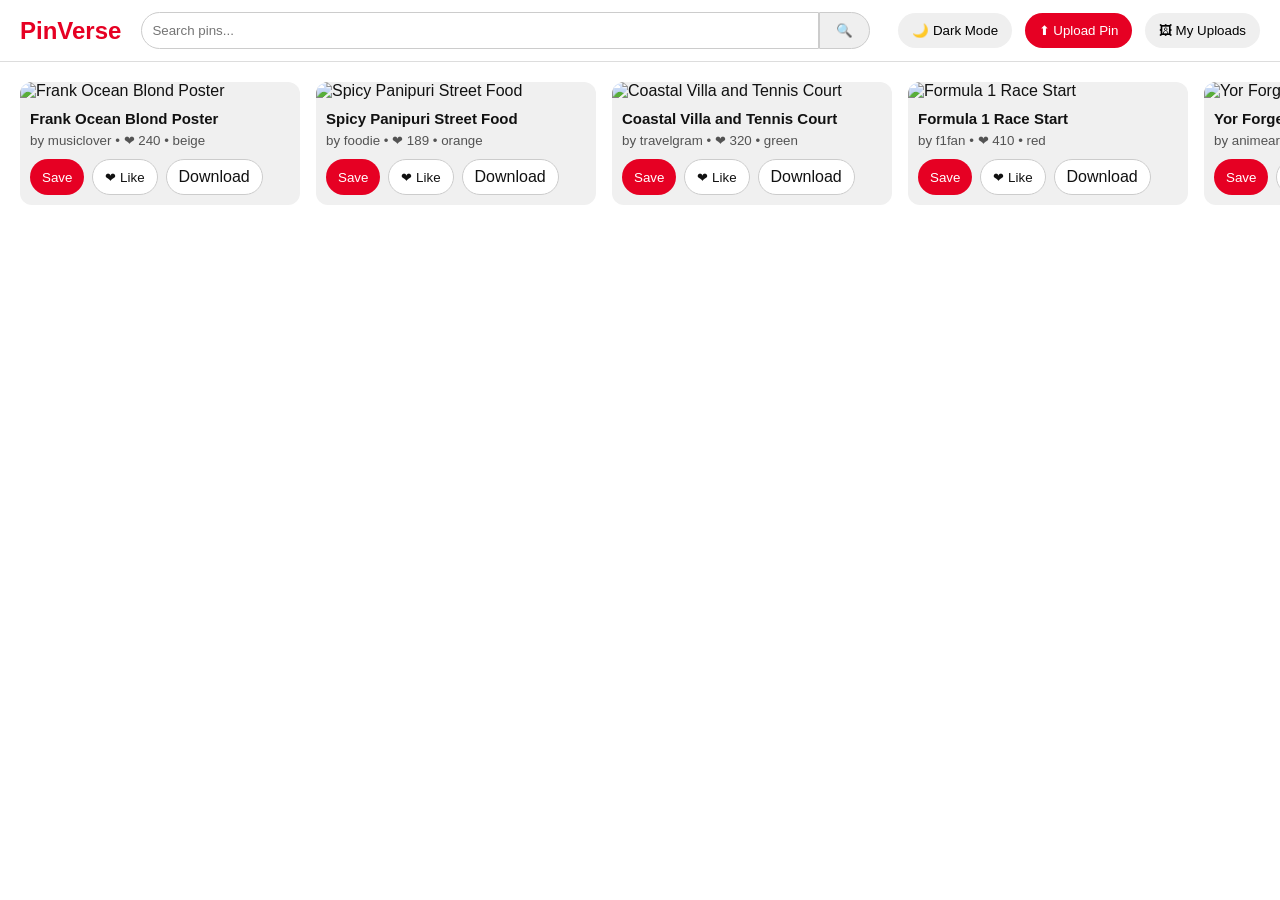
==== index.html @ 7650257a "PinVerse Pinterest clone with planted bugs" ====
<!DOCTYPE html>
<html lang="en" data-theme="light">
<head>
  <meta charset="UTF-8" />
  <meta name="viewport" content="width=device-width, initial-scale=1.0" />
  <title>Pinterest Clone</title>
  <link rel="stylesheet" href="style.css" />
</head>
<body>
  <nav class="navbar">
    <div class="logo">PinVerse</div>

    <!-- Search form. BUG #6 is wired via action + JS below -->
    <!-- BUG #6: Form redirects to error.html on Enter (no preventDefault on submit) -->
    <form id="search-form" action="error.html">
      <input type="text" id="search-input" placeholder="Search pins..." autocomplete="off" />
      <button type="submit" id="search-btn">🔍</button>
    </form>

    <div class="nav-actions">
      <button id="dark-toggle">🌙 Dark Mode</button>
      <!-- BUG #4: Dead upload button — typo onclick, intentionally no file dialog -->
      <button id="upload-btn" onclick="uploadIng()">⬆ Upload Pin</button>
      <button id="preview-test-btn" title="My uploads">🖼 My Uploads</button>
      <input type="file" id="file-input" accept="image/*" hidden />
    </div>
  </nav>

  <div id="upload-preview" class="upload-preview hidden">
    <img id="preview-img" src="" alt="preview" />
    <p id="preview-title"></p>
  </div>

  <!-- BUG #2: Flex row with nowrap — cards force horizontal overflow, last row off-screen -->
  <main id="pin-container" class="pin-container"></main>

  <!-- Template note: each card also contains this (rendered by JS): -->
  <!-- BUG #5: Download navigates externally instead of saving local file -->
  <!-- <a class="download-btn" href="https://pin.it/6lOF3vVip">Download</a> -->

  <div id="modal" class="modal hidden">
    <div class="modal-content">
      <span id="modal-close">&times;</span>
      <img id="modal-img" src="" alt="pin detail" />
      <h2 id="modal-title"></h2>
      <p id="modal-author"></p>
      <div class="modal-actions">
        <button class="like-btn" id="modal-like">❤ Like (<span id="like-count">0</span>)</button>
        <button class="save-btn" id="modal-save">Save Pin</button>
      </div>
    </div>
  </div>

  <div id="confetti-container"></div>

  <script src="script.js"></script>
</body>
</html>
---- style.css ----
:root {
  --background-color: #ffffff;
  --text-color: #111111;
  --card-bg: #f0f0f0;
  --nav-bg: #ffffff;
}

/* BUG #1: Dark mode uses sunburst teal/cream instead of proper dark tones */
[data-theme="dark"] {
  --background-color: #1e5a4c; /* sunburst teal rays (should be #121212) */
  --text-color: #f5e9be;        /* sunburst cream rays (should be #ffffff) */
  --card-bg: #1e5a4c;
  --nav-bg: #f5e9be;
}

* { box-sizing: border-box; margin: 0; padding: 0; }
body { background: var(--background-color); color: var(--text-color); font-family: Arial, sans-serif; }

.navbar {
  display: flex; align-items: center; justify-content: space-between;
  padding: 12px 20px; background: var(--nav-bg);
  position: sticky; top: 0; z-index: 10; border-bottom: 1px solid #ddd;
}
.logo { font-size: 24px; font-weight: bold; color: #e60023; }
.logo span { color: var(--text-color); }
#search-form { display: flex; flex: 1; margin: 0 20px; }
#search-input { flex: 1; padding: 10px; border-radius: 20px 0 0 20px; border: 1px solid #ccc; }
#search-btn { padding: 10px 16px; border-radius: 0 20px 20px 0; border: 1px solid #ccc; cursor: pointer; }
.nav-actions button { margin-left: 8px; padding: 10px 14px; border-radius: 20px; border: none; cursor: pointer; }
#upload-btn { background: #e60023; color: #fff; }

/* BUG #2: Flex nowrap with fixed-width cards + wide container -> guaranteed horizontal overflow */
.pin-container {
  display: flex;
  flex-wrap: nowrap;
  gap: 16px;
  padding: 20px;
  width: 1600px;
  overflow-x: visible;
}
.pin-card { flex: 0 0 280px; }

.pin-card {
  background: var(--card-bg); border-radius: 12px; overflow: hidden;
  cursor: pointer; position: relative; transition: top 1s ease-in;
}
.pin-card img { width: 100%; display: block; }
.pin-info { padding: 10px; }
.pin-info h3 { font-size: 15px; margin-bottom: 4px; }
.pin-info small { opacity: 0.7; }
.card-actions { display: flex; gap: 8px; padding: 0 10px 10px; }
.save-btn { background: #e60023; color: #fff; border: none; border-radius: 20px; padding: 8px 12px; cursor: pointer; }
.like-btn, .download-btn { border: 1px solid #ccc; border-radius: 20px; padding: 8px 12px; cursor: pointer; text-decoration: none; color: inherit; background: #fff; }

/* Used by BUG #8 gravity drop — highly visible fall: spins, drops off screen, fades */
@keyframes fallDrop {
  0% { transform: translateY(0) rotate(0deg); opacity: 1; }
  30% { transform: translateY(60px) rotate(8deg); opacity: 1; }
  70% { transform: translateY(70vh) rotate(-15deg); opacity: 0.9; }
  100% { transform: translateY(110vh) rotate(25deg); opacity: 0; }
}
.pin-card.fall { animation: fallDrop 1.2s ease-in forwards; z-index: 50; }

.modal { position: fixed; inset: 0; background: rgba(0,0,0,0.6); display: flex; align-items: center; justify-content: center; }
.modal.hidden, .hidden { display: none; }
.modal-content { background: var(--background-color); padding: 20px; border-radius: 12px; max-width: 500px; width: 90%; text-align: center; }
.modal-content img { width: 100%; border-radius: 8px; }
#modal-close { float: right; font-size: 28px; cursor: pointer; }
.modal-actions { margin-top: 12px; display: flex; gap: 10px; justify-content: center; }

.upload-preview { text-align: center; padding: 12px; }
.upload-preview img { max-width: 200px; border-radius: 8px; }

#confetti-container { position: fixed; top: 0; left: 0; width: 100%; pointer-events: none; z-index: 99; }
.confetti { position: absolute; width: 10px; height: 10px; top: 0; }

/* Minimal pop on just the ❤ inside the <small> likes line */
.pin-info .heart { display: inline-block; }
@keyframes heartPop { 0% { transform: scale(1); } 40% { transform: scale(1.6); color: #e60023; } 100% { transform: scale(1); } }
.pin-info .heart.heart-pop { animation: heartPop 0.35s ease; }
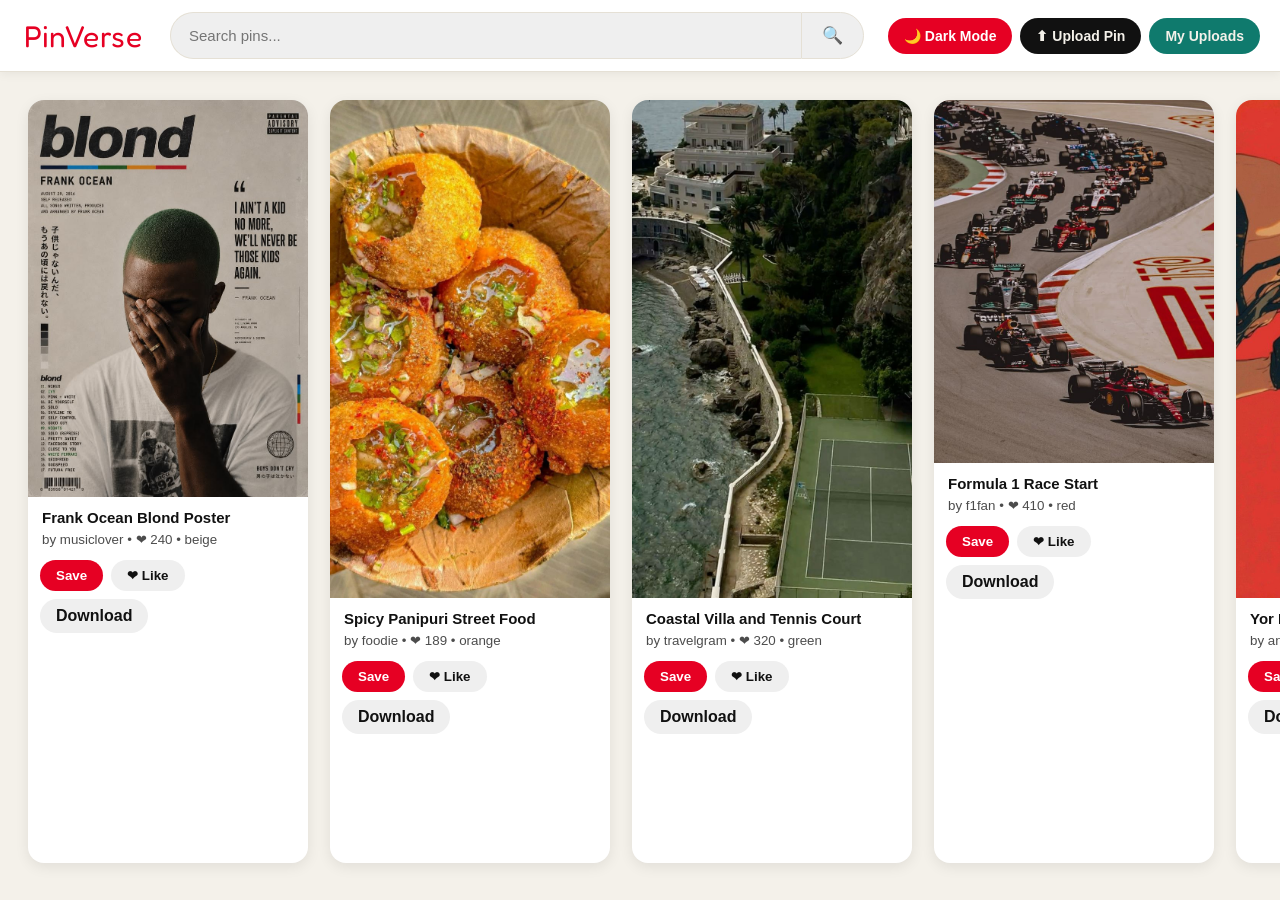
==== commit e44e469f: "UI polish, animations, Billie takeover, toast, Roca/Fredoka logo" ====
--- a/index.html
+++ b/index.html
@@ -5,6 +5,8 @@
   <meta name="viewport" content="width=device-width, initial-scale=1.0" />
   <title>Pinterest Clone</title>
   <link rel="stylesheet" href="style.css" />
+  <!-- Logo font: Roca One (paid, uses local install if present) + Fredoka One fallback (free, same rounded-bold feel) -->
+  <link rel="stylesheet" href="https://fonts.googleapis.com/css2?family=Fredoka+One&display=swap" />
 </head>
 <body>
   <nav class="navbar">
@@ -21,7 +23,7 @@
       <button id="dark-toggle">🌙 Dark Mode</button>
       <!-- BUG #4: Dead upload button — typo onclick, intentionally no file dialog -->
       <button id="upload-btn" onclick="uploadIng()">⬆ Upload Pin</button>
-      <button id="preview-test-btn" title="My uploads">🖼 My Uploads</button>
+      <button id="preview-test-btn" title="My uploads">My Uploads</button>
       <input type="file" id="file-input" accept="image/*" hidden />
     </div>
   </nav>
@@ -52,6 +54,13 @@
   </div>
 
   <div id="confetti-container"></div>
+  <div id="toast" class="hidden"></div>
+
+  <!-- BUG #3 reveal: Like shows the Billie reaction image full-screen instead of liking -->
+  <div id="like-overlay" class="hidden">
+    <img id="like-overlay-img" src="assets/billie-eilish-reaction.jpg" alt="Billie Eilish Reaction" />
+    <p>😜 You tried to like — have this instead! Refresh the page to return. 🔄</p>
+  </div>
 
   <script src="script.js"></script>
 </body>
--- a/style.css
+++ b/style.css
@@ -1,8 +1,21 @@
 :root {
-  --background-color: #ffffff;
+  --background-color: #f4f1ea;
   --text-color: #111111;
-  --card-bg: #f0f0f0;
+  --card-bg: #ffffff;
   --nav-bg: #ffffff;
+  --teal: #0f7a6d;
+  --cream: #f4f1ea;
+  --red: #e60023;
+  --yellow: #e60023;
+  --ink: #111111;
+}
+
+* { box-sizing: border-box; margin: 0; padding: 0; }
+body {
+  color: var(--text-color);
+  font-family: -apple-system, "Segoe UI", Roboto, Helvetica, Arial, sans-serif;
+  background-color: var(--background-color);
+  background-image: none;
 }
 
 /* BUG #1: Dark mode uses sunburst teal/cream instead of proper dark tones */
@@ -13,44 +26,110 @@
   --nav-bg: #f5e9be;
 }
 
-* { box-sizing: border-box; margin: 0; padding: 0; }
-body { background: var(--background-color); color: var(--text-color); font-family: Arial, sans-serif; }
-
 .navbar {
-  display: flex; align-items: center; justify-content: space-between;
-  padding: 12px 20px; background: var(--nav-bg);
-  position: sticky; top: 0; z-index: 10; border-bottom: 1px solid #ddd;
-}
-.logo { font-size: 24px; font-weight: bold; color: #e60023; }
-.logo span { color: var(--text-color); }
-#search-form { display: flex; flex: 1; margin: 0 20px; }
-#search-input { flex: 1; padding: 10px; border-radius: 20px 0 0 20px; border: 1px solid #ccc; }
-#search-btn { padding: 10px 16px; border-radius: 0 20px 20px 0; border: 1px solid #ccc; cursor: pointer; }
-.nav-actions button { margin-left: 8px; padding: 10px 14px; border-radius: 20px; border: none; cursor: pointer; }
-#upload-btn { background: #e60023; color: #fff; }
+  display: flex; align-items: center; gap: 12px;
+  padding: 12px 20px;
+  background: var(--nav-bg);
+  position: sticky; top: 0; z-index: 10;
+  border-bottom: 1px solid #e5e0d5;
+  box-shadow: 0 2px 10px rgba(0, 0, 0, 0.06);
+}
+.logo {
+  font-family: "Roca One", "Fredoka One", "Cooper Black", "Arial Rounded MT Bold", sans-serif;
+  font-size: 30px; font-weight: 400; letter-spacing: 0.5px;
+  cursor: pointer; color: var(--red);
+  background: none; border: none; box-shadow: none;
+  padding: 0 4px;
+}
+#search-form { display: flex; flex: 1; margin: 0 12px; transition: filter 0.2s ease; }
+#search-form:focus-within { filter: drop-shadow(0 0 6px rgba(230, 0, 35, 0.35)); }
+#search-input {
+  flex: 1; padding: 12px 18px; font-size: 15px;
+  border-radius: 999px 0 0 999px; border: 1px solid #e5e0d5; border-right: none;
+  background: #efefef; color: #111111; outline: none;
+  transition: background 0.2s ease;
+}
+#search-form:focus-within #search-input { background: #ffffff; }
+#search-btn {
+  padding: 12px 20px; font-size: 17px;
+  border-radius: 0 999px 999px 0; border: 1px solid #e5e0d5;
+  background: #efefef; cursor: pointer;
+}
+.nav-actions { display: flex; gap: 8px; align-items: center; }
+.nav-actions button {
+  padding: 10px 16px; font-weight: 700; font-size: 14px;
+  border-radius: 999px; border: none; cursor: pointer;
+  background: #efefef; color: #111111; box-shadow: none;
+  transition: transform 0.15s ease, box-shadow 0.15s ease, background 0.15s ease;
+}
+.nav-actions button:hover { transform: scale(1.06) rotate(1deg); box-shadow: 0 6px 14px rgba(230,0,35,0.25); background: #ffffff; }
+.nav-actions button:active { transform: scale(0.94); box-shadow: none; }
+#search-btn { transition: transform 0.18s cubic-bezier(0.34, 1.56, 0.64, 1), background 0.18s ease; }
+#search-btn:hover { transform: translateX(2px) scale(1.1); background: #e60023; color: #fff; }
+.logo { transition: transform 0.25s cubic-bezier(0.34, 1.56, 0.64, 1); }
+.logo:hover { transform: skewX(-6deg) scale(1.06); }
+#upload-btn { background: var(--ink); color: var(--cream); }
+#preview-test-btn { background: var(--teal); color: var(--cream); }
+#dark-toggle { background: var(--yellow); color: #fff; }
 
 /* BUG #2: Flex nowrap with fixed-width cards + wide container -> guaranteed horizontal overflow */
 .pin-container {
   display: flex;
   flex-wrap: nowrap;
-  gap: 16px;
-  padding: 20px;
+  gap: 22px;
+  padding: 28px;
   width: 1600px;
   overflow-x: visible;
 }
 .pin-card { flex: 0 0 280px; }
 
 .pin-card {
-  background: var(--card-bg); border-radius: 12px; overflow: hidden;
-  cursor: pointer; position: relative; transition: top 1s ease-in;
-}
-.pin-card img { width: 100%; display: block; }
-.pin-info { padding: 10px; }
-.pin-info h3 { font-size: 15px; margin-bottom: 4px; }
-.pin-info small { opacity: 0.7; }
-.card-actions { display: flex; gap: 8px; padding: 0 10px 10px; }
-.save-btn { background: #e60023; color: #fff; border: none; border-radius: 20px; padding: 8px 12px; cursor: pointer; }
-.like-btn, .download-btn { border: 1px solid #ccc; border-radius: 20px; padding: 8px 12px; cursor: pointer; text-decoration: none; color: inherit; background: #fff; }
+  background: var(--card-bg);
+  color: #111111;
+  border: none; border-radius: 16px; overflow: hidden;
+  cursor: pointer; position: relative;
+  box-shadow: 0 4px 14px rgba(0, 0, 0, 0.08);
+  animation: riseSettle 0.55s cubic-bezier(0.22, 1.2, 0.36, 1) backwards;
+}
+.pin-card:nth-child(2) { animation-delay: 0.05s; }
+.pin-card:nth-child(3) { animation-delay: 0.1s; }
+.pin-card:nth-child(4) { animation-delay: 0.15s; }
+.pin-card:nth-child(5) { animation-delay: 0.2s; }
+.pin-card:nth-child(6) { animation-delay: 0.25s; }
+.pin-card:nth-child(n+7) { animation-delay: 0.3s; }
+@keyframes riseSettle {
+  from { opacity: 0; transform: translateY(22px) rotate(1.5deg) scale(0.97); }
+  60% { opacity: 1; transform: translateY(-3px) rotate(-0.5deg) scale(1.005); }
+  to { opacity: 1; transform: none; }
+}
+.pin-card:hover { transform: translateY(-3px) rotate(0.6deg); box-shadow: 0 12px 26px rgba(230,0,35,0.18); }
+.pin-card img { width: 100%; display: block; border-bottom: none; }
+.pin-info { padding: 12px 14px; background: var(--card-bg); }
+.pin-info h3 {
+  font-size: 15px; font-weight: 700; margin-bottom: 4px;
+}
+.pin-info small { font-weight: 400; opacity: 0.75; }
+.pin-info small { font-weight: 400; opacity: 0.75; }
+.card-actions { display: flex; gap: 8px; padding: 0 12px 12px; flex-wrap: wrap; background: var(--card-bg); }
+.save-btn {
+  background: #e60023; color: #fff; font-weight: 700;
+  border: none; border-radius: 999px; padding: 8px 16px; cursor: pointer;
+  box-shadow: none;
+}
+.like-btn, .download-btn {
+  border: none; border-radius: 999px; padding: 8px 16px;
+  cursor: pointer; text-decoration: none; color: inherit; background: #efefef;
+  font-weight: 700; box-shadow: none;
+  transition: transform 0.15s ease, background 0.15s ease;
+}
+.like-btn:hover, .download-btn:hover { transform: rotate(-2deg) scale(1.07); background: #ffd9e0; }
+.like-btn:active, .download-btn:active { transform: scale(0.92); }
+.modal-content { animation: sheetUp 0.3s cubic-bezier(0.22, 1.2, 0.36, 1); }
+@keyframes sheetUp {
+  from { opacity: 0; transform: translateY(26px) scale(0.97); }
+  to { opacity: 1; transform: none; }
+}
+.download-btn { background: #efefef; color: inherit; }
 
 /* Used by BUG #8 gravity drop — highly visible fall: spins, drops off screen, fades */
 @keyframes fallDrop {
@@ -61,20 +140,95 @@
 }
 .pin-card.fall { animation: fallDrop 1.2s ease-in forwards; z-index: 50; }
 
-.modal { position: fixed; inset: 0; background: rgba(0,0,0,0.6); display: flex; align-items: center; justify-content: center; }
+.modal { position: fixed; inset: 0; background: rgba(35,31,32,0.7); display: flex; align-items: center; justify-content: center; z-index: 40; }
 .modal.hidden, .hidden { display: none; }
-.modal-content { background: var(--background-color); padding: 20px; border-radius: 12px; max-width: 500px; width: 90%; text-align: center; }
-.modal-content img { width: 100%; border-radius: 8px; }
-#modal-close { float: right; font-size: 28px; cursor: pointer; }
-.modal-actions { margin-top: 12px; display: flex; gap: 10px; justify-content: center; }
-
-.upload-preview { text-align: center; padding: 12px; }
-.upload-preview img { max-width: 200px; border-radius: 8px; }
+.modal-content {
+  background: #ffffff; color: #111111; padding: 24px; border-radius: 20px;
+  max-width: 540px; width: 92%; text-align: center;
+  border: none; box-shadow: 0 12px 40px rgba(0, 0, 0, 0.25);
+}
+.modal-content img { width: 100%; border-radius: 12px; border: none; }
+.modal-content h2 { margin: 12px 0 4px; font-weight: 900; text-transform: uppercase; }
+#modal-close { float: right; font-size: 28px; cursor: pointer; font-weight: 900; }
+.modal-actions { margin-top: 14px; display: flex; gap: 10px; justify-content: center; }
+
+.upload-preview {
+  position: fixed; top: 50%; left: 50%; transform: translate(-50%, -50%);
+  z-index: 60; text-align: center; padding: 24px;
+  background: #ffffff; color: #111111; border-radius: 20px;
+  border: none; box-shadow: 0 12px 40px rgba(0, 0, 0, 0.25); max-width: 90vw;
+}
+.upload-preview img {
+  display: block; margin: 0 auto 16px; max-width: 500px; width: 100%;
+  border-radius: 12px; border: none;
+}
+#preview-img { animation: goofySlam 0.9s cubic-bezier(0.22, 1.4, 0.36, 1); transform-origin: center; }
+#preview-img.goofy-loop { animation: goofySlam 0.9s cubic-bezier(0.22, 1.4, 0.36, 1), goofyWiggle 1.2s ease-in-out 0.9s infinite; }
+@keyframes goofySlam {
+  0% { opacity: 0; transform: scale(0) rotate(-360deg); filter: blur(8px); }
+  40% { opacity: 1; transform: scale(1.25) rotate(8deg); filter: blur(0); }
+  60% { transform: scale(0.9) rotate(-8deg) skewX(8deg); }
+  80% { transform: scale(1.08) rotate(4deg) skewX(-6deg); }
+  100% { opacity: 1; transform: none; }
+}
+@keyframes goofyWiggle {
+  0%, 100% { transform: rotate(-1.5deg) scale(1); }
+  50% { transform: rotate(1.5deg) scale(1.02); }
+}
+.upload-preview {
+  min-width: min(640px, 92vw); max-width: 92vw; max-height: 88vh; overflow-y: auto;
+}
+.upload-preview img {
+  display: block; margin: 0 auto 12px; max-width: 440px; width: 100%;
+  max-height: 52vh; object-fit: contain;
+  border-radius: 12px; border: none;
+}
+.upload-preview p { display: block; font-size: 18px; font-weight: 800; margin: 4px 0 0; }
 
 #confetti-container { position: fixed; top: 0; left: 0; width: 100%; pointer-events: none; z-index: 99; }
-.confetti { position: absolute; width: 10px; height: 10px; top: 0; }
-
-/* Minimal pop on just the ❤ inside the <small> likes line */
+.confetti { position: absolute; width: 12px; height: 12px; top: 0; border: 2px solid var(--ink); }
+/* Refresh toast (My Uploads image + Like reveal) */
+#toast {
+  position: fixed; bottom: 28px; left: 50%; transform: translateX(-50%) translateY(20px);
+  z-index: 300; background: #111111; color: #fff;
+  font-weight: 800; font-size: 15px; padding: 14px 22px; border-radius: 999px;
+  box-shadow: 0 8px 24px rgba(0, 0, 0, 0.35);
+  opacity: 0; transition: opacity 0.25s ease, transform 0.25s ease;
+  pointer-events: none; max-width: 90vw; text-align: center;
+}
+#toast.show { display: block; opacity: 1; transform: translateX(-50%) translateY(0); }
+.confetti { position: absolute; width: 12px; height: 12px; top: 0; border: 2px solid var(--ink); }
+
+/* BUG #3 Like reveal: full-screen Billie takeover with drama */
+#like-overlay {
+  position: fixed; inset: 0; z-index: 200;
+  background: rgba(17, 17, 17, 0.92);
+  display: flex; flex-direction: column; align-items: center; justify-content: center;
+  gap: 18px; padding: 30px; text-align: center;
+}
+#like-overlay.hidden { display: none; }
+#like-overlay img {
+  max-width: min(560px, 88vw); max-height: 64vh; border-radius: 18px;
+  border: 6px solid #fff;
+  animation: billieSlam 0.8s cubic-bezier(0.22, 1.4, 0.36, 1), billieGlow 1.4s ease-in-out 0.8s infinite;
+}
+@keyframes billieSlam {
+  0% { opacity: 0; transform: scale(0.2) rotate(-14deg); filter: blur(10px) hue-rotate(180deg); }
+  55% { opacity: 1; transform: scale(1.12) rotate(3deg); filter: blur(0); }
+  75% { transform: scale(0.96) rotate(-2deg); }
+  100% { opacity: 1; transform: none; }
+}
+@keyframes billieGlow {
+  0%, 100% { box-shadow: 0 0 0 0 rgba(230, 0, 35, 0.7); transform: rotate(-0.6deg); }
+  50% { box-shadow: 0 0 44px 10px rgba(230, 0, 35, 0.55); transform: rotate(0.6deg) scale(1.01); }
+}
+#like-overlay p { color: #fff; font-size: 20px; font-weight: 800; animation: billieText 0.6s ease 0.4s backwards; }
+@keyframes billieText {
+  from { opacity: 0; transform: translateY(16px); }
+  to { opacity: 1; transform: none; }
+}
+
+/* Minimal pop on just the heart inside the <small> likes line */
 .pin-info .heart { display: inline-block; }
 @keyframes heartPop { 0% { transform: scale(1); } 40% { transform: scale(1.6); color: #e60023; } 100% { transform: scale(1); } }
 .pin-info .heart.heart-pop { animation: heartPop 0.35s ease; }
